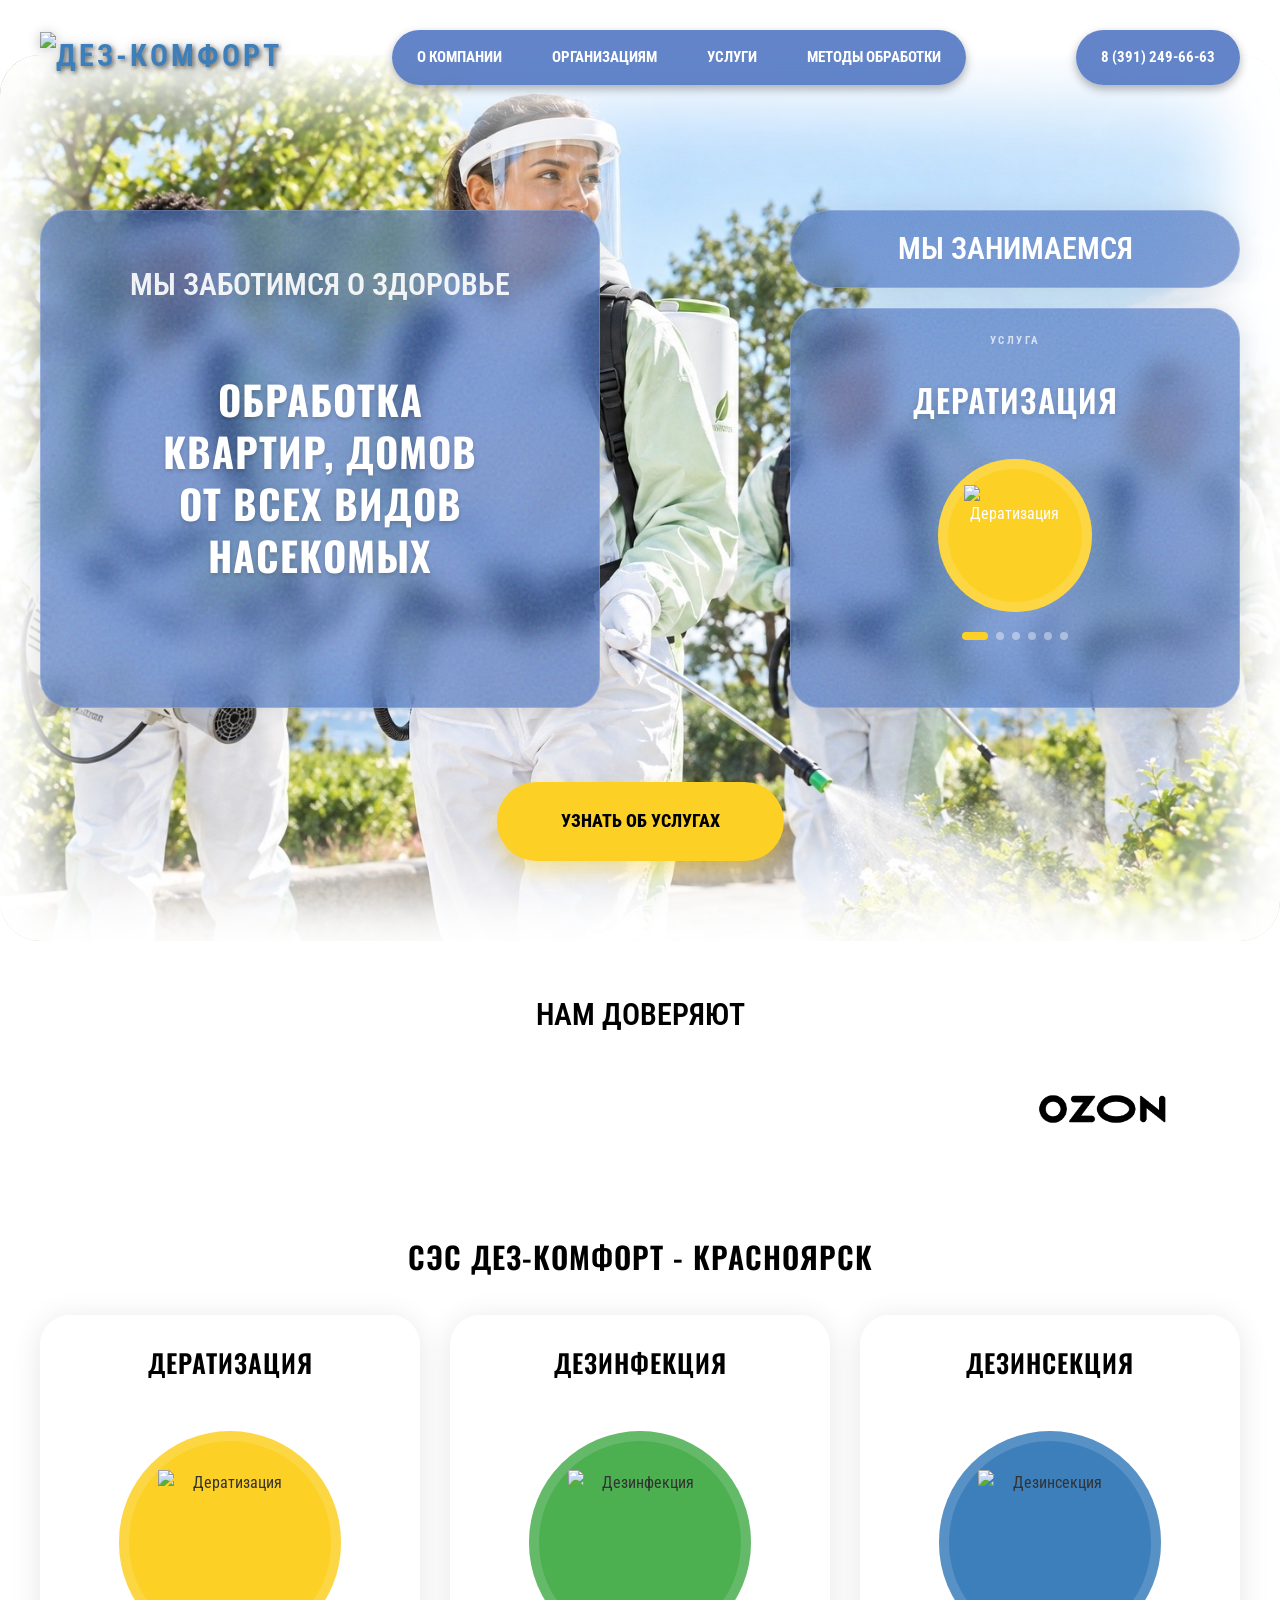
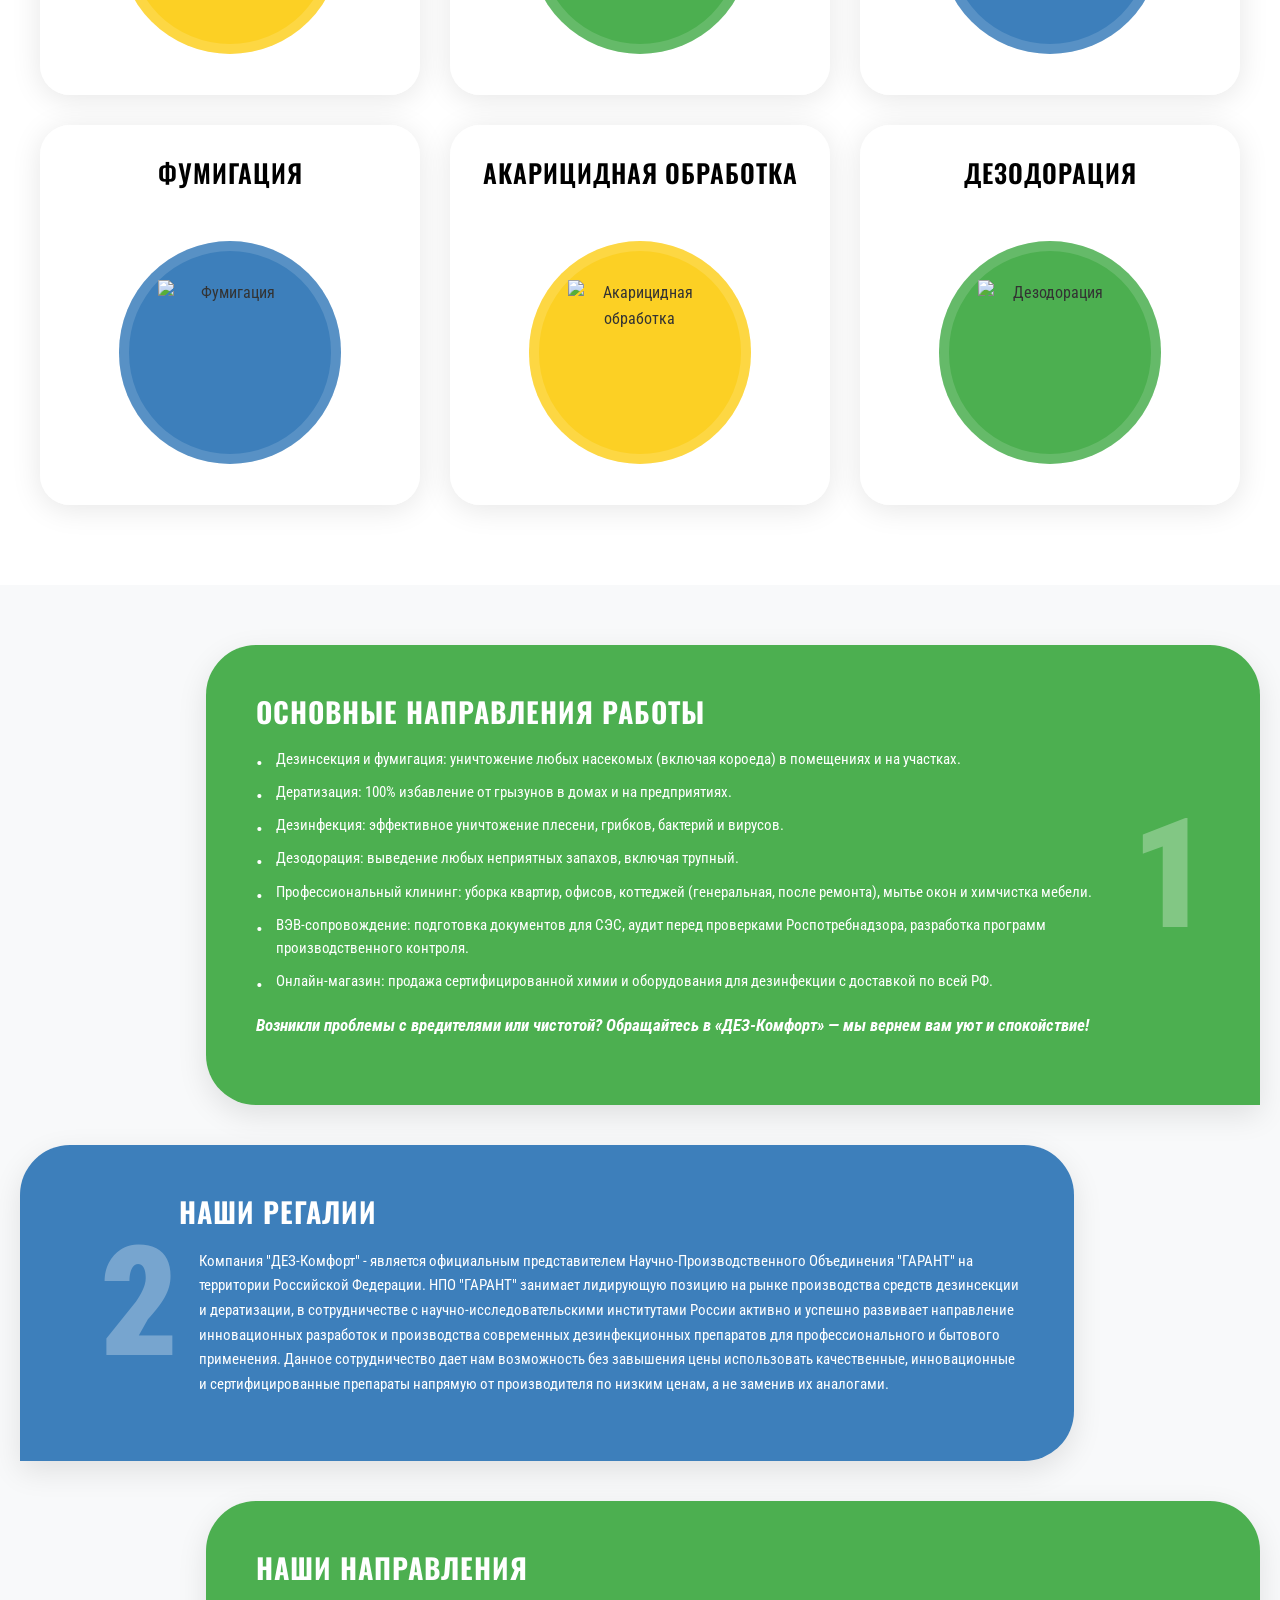
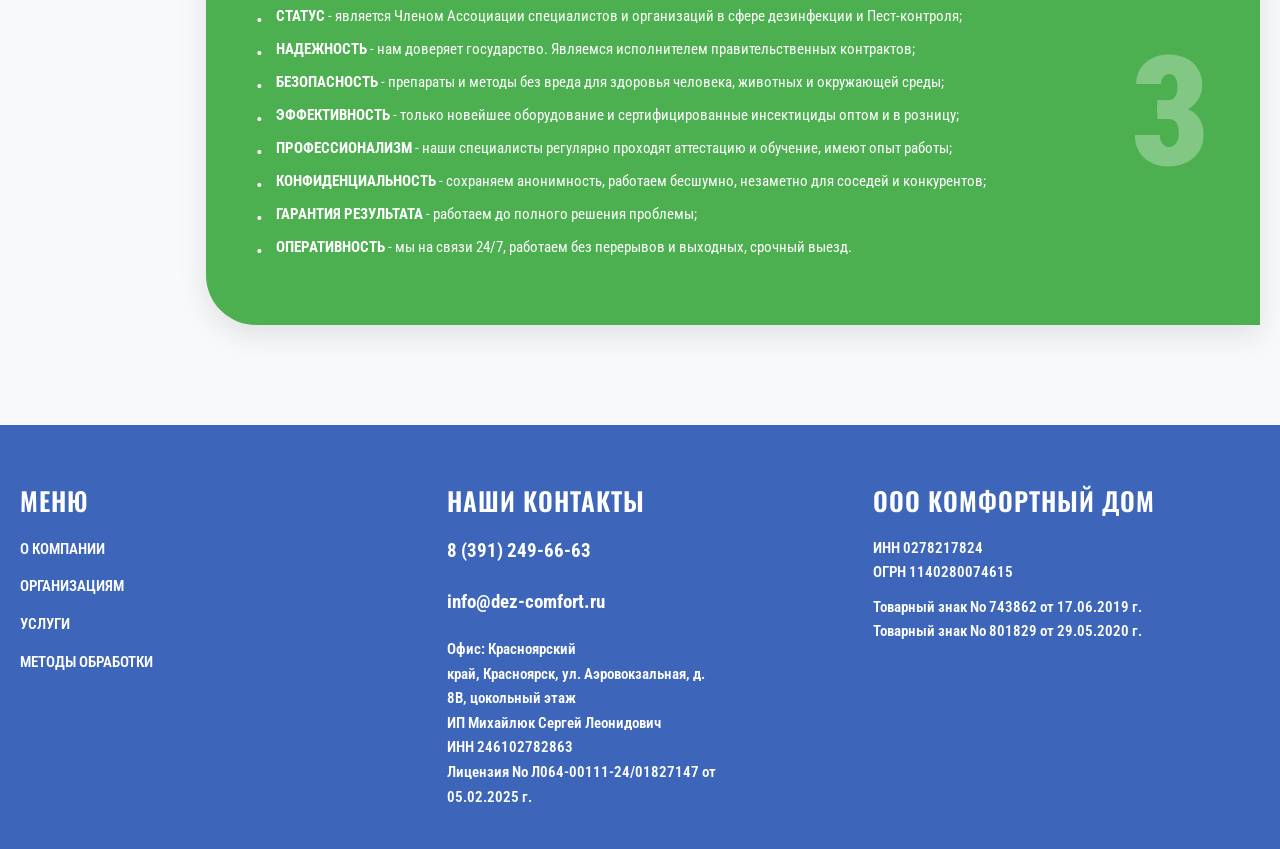
==== index.html @ 84ea9f26 "я все переделал" ====
<!DOCTYPE html>
<html lang="ru">
<head>
    <meta charset="UTF-8">
    <meta name="viewport" content="width=device-width, initial-scale=1.0">
    <meta name="description" content="СЭС ДЕЗ-Комфорт в Красноярске: дезинсекция, дезинфекция, дератизация, фумигация и дезодорация квартир, домов и организаций. Выезд 24/7.">
    <link rel="preconnect" href="https://fonts.googleapis.com">
    <link rel="preconnect" href="https://fonts.gstatic.com" crossorigin>
    <link href="https://fonts.googleapis.com/css2?family=Oswald:wght@400;500;600;700&family=Roboto+Condensed:ital,wght@0,300;0,400;0,700;1,400&display=swap" rel="stylesheet">
    <link href="https://cdn.jsdelivr.net/npm/bootstrap@5.3.3/dist/css/bootstrap.min.css" rel="stylesheet">
    <link rel="stylesheet" href="styleSait.css">
    <title>СЭС ДЕЗ-Комфорт — обработка от насекомых и грызунов в Красноярске</title>
</head>
<body>

    <header class="header">
        <div class="container">
            <div class="header_inner">

                <a class="logo" href="index.html" aria-label="ДЕЗ-Комфорт — на главную">
                    <img src="access/Картинки сайт/logo-dez-comfort.png" alt="ДЕЗ-Комфорт">
                </a>

                <nav class="nav_1" aria-label="Основное меню">
                    <a class="nav_link_1" href="about.html">О компании</a>
                    <a class="nav_link_1" href="#contacts">Организациям</a>
                    <a class="nav_link_1" href="#services">Услуги</a>
                    <a class="nav_link_1" href="#directions">Методы обработки</a>
                </nav>

                <nav class="nav_1 nav_phone" aria-label="Телефон">
                    <a class="nav_link_1 nav_link_phone" href="tel:+73912496663">8 (391) 249-66-63</a>
                </nav>

                <a class="header-phone" href="tel:+73912496663" aria-label="Позвонить">8 (391) 249-66-63</a>
            </div>
        </div>
    </header>

    <section class="hero-section">
        <div class="intro">
            <div class="container">
                <div class="hero_content">

                    <div class="glass-card grain main-card">
                        <p class="card-subtitle">МЫ ЗАБОТИМСЯ О ЗДОРОВЬЕ</p>
                        <h1 class="card-title">ОБРАБОТКА<br>КВАРТИР, ДОМОВ<br>ОТ ВСЕХ ВИДОВ<br>НАСЕКОМЫХ</h1>
                    </div>

                    <div class="right-side">
                        <div class="glass-card grain top-card">
                            <p>МЫ ЗАНИМАЕМСЯ</p>
                        </div>

                        <div class="glass-card grain service-card">
                            <p class="service-card-kicker">
                            <span>Услуга</span>
                            </p>
                            <div id="serviceCarousel" class="carousel slide" data-bs-ride="carousel" data-bs-interval="2000">
                                <div class="carousel-inner">

                                    <div class="carousel-item active">
                                        <div class="service-slide">
                                            <h2 class="service-card-name">Дератизация</h2>
                                            <div class="icon-circle" style="--service-accent: #fcd024;">
                                                <img src="access/Картинки сайт/minimal-rat-silhouette-black-color-white-background-vector.png" alt="Дератизация">
                                            </div>
                                        </div>
                                    </div>

                                    <div class="carousel-item">
                                        <div class="service-slide">
                                            <h2 class="service-card-name">Дезинфекция</h2>
                                            <div class="icon-circle" style="--service-accent: #4caf50;">
                                                <img src="access/Картинки сайт/virus-icon-vector.png" alt="Дезинфекция">
                                            </div>
                                        </div>
                                    </div>

                                    <div class="carousel-item">
                                        <div class="service-slide">
                                            <h2 class="service-card-name">Дезинсекция</h2>
                                            <div class="icon-circle" style="--service-accent: #3d7fbb;">
                                                <img src="access/Картинки сайт/ant-silhouette-illustration-black-color-vector.png" alt="Дезинсекция">
                                            </div>
                                        </div>
                                    </div>

                                    <div class="carousel-item">
                                        <div class="service-slide">
                                            <h2 class="service-card-name">Фумигация</h2>
                                            <div class="icon-circle" style="--service-accent: #3d7fbb;">
                                                <img src="access/Картинки сайт/respirator-gas-mask-isolated-illustration-vector.png" alt="Фумигация">
                                            </div>
                                        </div>
                                    </div>

                                    <div class="carousel-item">
                                        <div class="service-slide">
                                            <h2 class="service-card-name">Акарицидная обработка</h2>
                                            <div class="icon-circle" style="--service-accent: #fcd024;">
                                                <img src="access/Картинки сайт/istockphoto-938624630-612x612.png" alt="Акарицидная обработка">
                                            </div>
                                        </div>
                                    </div>

                                    <div class="carousel-item">
                                        <div class="service-slide">
                                            <h2 class="service-card-name">Дезодорация</h2>
                                            <div class="icon-circle" style="--service-accent: #4caf50;">
                                                <img src="access/Картинки сайт/a14d582a399320b52ed1de85859ef7e6.png" alt="Дезодорация">
                                            </div>
                                        </div>
                                    </div>

                                </div>

                                <div class="carousel-indicators">
                                    <button type="button" data-bs-target="#serviceCarousel" data-bs-slide-to="0" class="active" aria-current="true" aria-label="Дератизация"></button>
                                    <button type="button" data-bs-target="#serviceCarousel" data-bs-slide-to="1" aria-label="Дезинфекция"></button>
                                    <button type="button" data-bs-target="#serviceCarousel" data-bs-slide-to="2" aria-label="Дезинсекция"></button>
                                    <button type="button" data-bs-target="#serviceCarousel" data-bs-slide-to="3" aria-label="Фумигация"></button>
                                    <button type="button" data-bs-target="#serviceCarousel" data-bs-slide-to="4" aria-label="Акарицидная обработка"></button>
                                    <button type="button" data-bs-target="#serviceCarousel" data-bs-slide-to="5" aria-label="Дезодорация"></button>
                                </div>
                            </div>
                        </div>
                    </div>

                    <a href="#services" class="btn-yellow">УЗНАТЬ ОБ УСЛУГАХ</a>

                </div>
            </div>
        </div>
    </section>

    <div class="container">
        <div class="subtitle_company">Нам доверяют</div>
        <div class="companys">
            <div class="company">
                <img src="access/Картинки сайт/67ac5d282b1f3022025548.png" class="company-logo_1" alt="">
                <img src="access/Картинки сайт/1672185.png" class="company-logo" alt="">
                <img src="access/Картинки сайт/cc37b88a-ecea-4c6c-8a9f-3742ba1a50e7.png" class="company-logo" alt="">
                <img src="access/Картинки сайт/Ozon_logo_RGB.png" class="company-logo" alt="">
            </div>
        </div>
    </div>

    <section class="services-section" id="services">
        <div class="container">
            <h2 class="services-main-title">СЭС ДЕЗ-КОМФОРТ - КРАСНОЯРСК</h2>

            <div class="services-grid">
                <div class="service-item">
                    <h3 class="service-name">ДЕРАТИЗАЦИЯ</h3>
                    <div class="service-icon icon-yellow">
                        <img src="access/Картинки сайт/minimal-rat-silhouette-black-color-white-background-vector.png" alt="Дератизация">
                    </div>
                </div>

                <div class="service-item">
                    <h3 class="service-name">ДЕЗИНФЕКЦИЯ</h3>
                    <div class="service-icon icon-green">
                        <img src="access/Картинки сайт/virus-icon-vector.png" alt="Дезинфекция">
                    </div>
                </div>

                <div class="service-item">
                    <h3 class="service-name">ДЕЗИНСЕКЦИЯ</h3>
                    <div class="service-icon icon-blue">
                        <img src="access/Картинки сайт/ant-silhouette-illustration-black-color-vector.png" alt="Дезинсекция">
                    </div>
                </div>

                <div class="service-item">
                    <h3 class="service-name">ФУМИГАЦИЯ</h3>
                    <div class="service-icon icon-blue">
                        <img src="access/Картинки сайт/respirator-gas-mask-isolated-illustration-vector.png" alt="Фумигация">
                    </div>
                </div>

                <div class="service-item">
                    <h3 class="service-name">АКАРИЦИДНАЯ ОБРАБОТКА</h3>
                    <div class="service-icon icon-yellow">
                        <img src="access/Картинки сайт/istockphoto-938624630-612x612.png" alt="Акарицидная обработка">
                    </div>
                </div>

                <div class="service-item">
                    <h3 class="service-name">ДЕЗОДОРАЦИЯ</h3>
                    <div class="service-icon icon-green">
                        <img src="access/Картинки сайт/a14d582a399320b52ed1de85859ef7e6.png" alt="Дезодорация">
                    </div>
                </div>
            </div>
        </div>
    </section>

    <section class="directions-section" id="directions">
        <div class="container">

            <div class="direction-block block-green">
                <div class="direction-content">
                    <h2 class="direction-title">ОСНОВНЫЕ НАПРАВЛЕНИЯ РАБОТЫ</h2>
                    <ul class="direction-list">
                        <li>Дезинсекция и фумигация: уничтожение любых насекомых (включая короеда) в помещениях и на участках.</li>
                        <li>Дератизация: 100% избавление от грызунов в домах и на предприятиях.</li>
                        <li>Дезинфекция: эффективное уничтожение плесени, грибков, бактерий и вирусов.</li>
                        <li>Дезодорация: выведение любых неприятных запахов, включая трупный.</li>
                        <li>Профессиональный клининг: уборка квартир, офисов, коттеджей (генеральная, после ремонта), мытье окон и химчистка мебели.</li>
                        <li>ВЭВ-сопровождение: подготовка документов для СЭС, аудит перед проверками Роспотребнадзора, разработка программ производственного контроля.</li>
                        <li>Онлайн-магазин: продажа сертифицированной химии и оборудования для дезинфекции с доставкой по всей РФ.</li>
                    </ul>
                    <p class="direction-footer-text">Возникли проблемы с вредителями или чистотой? Обращайтесь в «ДЕЗ-Комфорт» — мы вернем вам уют и спокойствие!</p>
                </div>
                <div class="direction-number">1</div>
            </div>

            <div class="direction-block block-blue">
                <div class="direction-number">2</div>
                <div class="direction-content">
                    <h2 class="direction-title">НАШИ РЕГАЛИИ</h2>
                    <p class="direction-text">Компания "ДЕЗ-Комфорт" - является официальным представителем Научно-Производственного Объединения "ГАРАНТ" на территории Российской Федерации. НПО "ГАРАНТ" занимает лидирующую позицию на рынке производства средств дезинсекции и дератизации, в сотрудничестве с научно-исследовательскими институтами России активно и успешно развивает направление инновационных разработок и производства современных дезинфекционных препаратов для профессионального и бытового применения. Данное сотрудничество дает нам возможность без завышения цены использовать качественные, инновационные и сертифицированные препараты напрямую от производителя по низким ценам, а не заменив их аналогами.</p>
                </div>
            </div>

            <div class="direction-block block-green">
                <div class="direction-content">
                    <h2 class="direction-title">НАШИ НАПРАВЛЕНИЯ</h2>
                    <ul class="direction-list">
                        <li><b>СТАТУС</b> - является Членом Ассоциации специалистов и организаций в сфере дезинфекции и Пест-контроля;</li>
                        <li><b>НАДЕЖНОСТЬ</b> - нам доверяет государство. Являемся исполнителем правительственных контрактов;</li>
                        <li><b>БЕЗОПАСНОСТЬ</b> - препараты и методы без вреда для здоровья человека, животных и окружающей среды;</li>
                        <li><b>ЭФФЕКТИВНОСТЬ</b> - только новейшее оборудование и сертифицированные инсектициды оптом и в розницу;</li>
                        <li><b>ПРОФЕССИОНАЛИЗМ</b> - наши специалисты регулярно проходят аттестацию и обучение, имеют опыт работы;</li>
                        <li><b>КОНФИДЕНЦИАЛЬНОСТЬ</b> - сохраняем анонимность, работаем бесшумно, незаметно для соседей и конкурентов;</li>
                        <li><b>ГАРАНТИЯ РЕЗУЛЬТАТА</b> - работаем до полного решения проблемы;</li>
                        <li><b>ОПЕРАТИВНОСТЬ</b> - мы на связи 24/7, работаем без перерывов и выходных, срочный выезд.</li>
                    </ul>
                </div>
                <div class="direction-number">3</div>
            </div>

        </div>
    </section>

    <footer id="contacts">
        <div class="container">
            <div class="footer-grid">

                <div class="footer-col">
                    <h3 class="footer-title">МЕНЮ</h3>
                    <ul class="footer-menu">
                        <li><a href="about.html">О КОМПАНИИ</a></li>
                        <li><a href="#contacts">ОРГАНИЗАЦИЯМ</a></li>
                        <li><a href="#services">УСЛУГИ</a></li>
                        <li><a href="#directions">МЕТОДЫ ОБРАБОТКИ</a></li>
                    </ul>
                </div>

                <div class="footer-col">
                    <h3 class="footer-title">НАШИ КОНТАКТЫ</h3>
                    <p><a href="tel:+73912496663" class="footer-phone">8 (391) 249-66-63</a></p>
                    <p><a href="mailto:info@dez-comfort.ru" class="footer-email">info@dez-comfort.ru</a></p>
                    <p>Офис: Красноярский<br>край, Красноярск, ул. Аэровокзальная, д.<br>8В, цокольный этаж<br>
                    ИП Михайлюк Сергей Леонидович<br>
                    ИНН 246102782863<br>
                    Лицензия No Л064-00111-24/01827147 от<br>05.02.2025 г.</p>
                </div>

                <div class="footer-col">
                    <h3 class="footer-title">ООО КОМФОРТНЫЙ ДОМ</h3>
                    <p>ИНН 0278217824<br>
                    ОГРН 1140280074615</p>
                    <p>Товарный знак No 743862 от 17.06.2019 г.<br>
                    Товарный знак No 801829 от 29.05.2020 г.</p>
                </div>

            </div>
        </div>
    </footer>

    <nav class="mobile-bar" aria-label="Мобильная навигация">
        <button class="mobile-bar__btn mobile-bar__menu" type="button" aria-expanded="false" aria-controls="mobileSheet" aria-label="Открыть меню">
            <svg viewBox="0 0 24 24" aria-hidden="true"><path d="M3 6h18v2H3V6zm0 5h18v2H3v-2zm0 5h18v2H3v-2z"/></svg>
            <span>Меню</span>
        </button>
    </nav>

    <div class="mobile-backdrop" id="mobileBackdrop"></div>

    <div class="mobile-sheet" id="mobileSheet" role="dialog" aria-modal="true" aria-label="Меню сайта">
        <div class="mobile-sheet__head">
            <p class="mobile-sheet__title">Меню</p>
            <button class="mobile-sheet__close" type="button" aria-label="Закрыть меню">×</button>
        </div>
        <nav class="mobile-sheet__list" aria-label="Пункты меню">
            <a class="mobile-sheet__link" href="about.html">О компании</a>
            <a class="mobile-sheet__link" href="#contacts">Организациям</a>
            <a class="mobile-sheet__link" href="#services">Услуги</a>
            <a class="mobile-sheet__link" href="#directions">Методы обработки</a>
            <a class="mobile-sheet__call" href="tel:+73912496663">Позвонить: 8 (391) 249-66-63</a>
        </nav>
    </div>

    <script src="https://cdn.jsdelivr.net/npm/bootstrap@5.3.3/dist/js/bootstrap.bundle.min.js"></script>
    <script src="header.js" defer></script>
</body>
</html>
---- styleSait.css ----
﻿
* {
    margin: 0;
    padding: 0;
    box-sizing: border-box;
}

html {
    scroll-behavior: smooth;
}

body {
    font-family: 'Roboto Condensed', sans-serif;
    font-size: 16px;
    color: #fff;
    line-height: 1.6;
    overflow-x: hidden;
    
    max-width: 100vw; 
}

.container {
    width: 100%;
    max-width: 1440px; 
    margin: 0 auto;
    padding: 0 20px;
}

@media (min-width: 2500px) {
    .container {
        max-width: 1800px;
        padding: 0 40px;
    }
}

h1, h2, h3, h4, h5, h6 {
    margin: 0;
    font-family: 'Oswald', sans-serif;
    text-transform: uppercase;
    letter-spacing: 1px;
}

.header {
    position: absolute;
    top: 30px; 
    left: 0;
    width: 100%;
    z-index: 100;
}

.header_inner {
    display: flex;
    justify-content: space-between;
    align-items: center;
    padding: 0 20px;
    flex-wrap: wrap;
    gap: 15px;
}

.logo {
    display: inline-flex;
    align-items: center;
    flex-shrink: 0;
    font-size: clamp(24px, 3vw, 30px); 
    font-weight: 700;
    color: #3D7FBB;
    text-transform: uppercase;
    letter-spacing: 3px;
    text-shadow: 2px 2px 4px rgba(0, 0, 0, 0.5);
    text-decoration: none;
}

.logo img {
    display: block;
    height: clamp(38px, 4vw, 50px);
    width: auto;
    filter: drop-shadow(0 2px 6px rgba(0, 0, 0, 0.25));
    transition: transform 0.3s ease;
}

.logo:hover img {
    transform: translateY(-2px);
}

.nav_1 {
    display: flex;
    gap: 10px;
    background: rgba(61, 102, 187, 0.8);
    backdrop-filter: blur(15px);
    -webkit-backdrop-filter: blur(15px);
    border-radius: 50px;
    box-shadow: 0 4px 10px rgba(0, 0, 0, 0.3);
    padding: 5px;
    flex-wrap: wrap;
    justify-content: center;
    z-index: 100;
    transition: all 0.3s ease;  
}

.nav_phone {
    
    transition: transform 0.4s ease, box-shadow 0.4s ease;
}

.nav_phone:hover {
    transform: translateY(-5px);
    box-shadow: 0 8px 20px rgba(0, 0, 0, 0.4);
}

.nav_link_1 {
    color: #fff;
    text-decoration: none;
    padding: 10px 20px;
    font-size: clamp(14px, 1.2vw, 16px);
    font-weight: 700;
    text-transform: uppercase;
    transition: all 0.3s ease;
    white-space: nowrap;
    display: inline-block;
    border-radius: 50px;
}

.nav_1:not(.nav_phone) .nav_link_1:hover {
    color: #ffcc00;
    transform: translateY(-3px);
    
}

.nav_phone .nav_link_1:hover {
    color: #ffcc00;
    transform: none; 
}

.hero-section {
    position: relative;
    width: 100%;
    min-height: 100vh;
    padding: 20px;
    display: flex;
    align-items: center;
    padding-bottom: 80px;
    overflow: hidden;
}

.hero-section::before {
    content: '';
    position: absolute;
    top: 55px; 
    left: 0px; 
    right: 0px; 
    bottom: 0px;
    background-image: 
        linear-gradient(to bottom, rgba(255, 255, 255, 0.5) 0%, rgba(255, 255, 255, 0) 1%),
        linear-gradient(to top, rgba(255, 255, 255, 0.5) 0%, rgba(255, 255, 255, 0) 5%),
        linear-gradient(to right, rgba(255, 255, 255, 0.5) 0%, rgba(255, 255, 255, 0) 5%),
        linear-gradient(to left, rgba(255, 255, 255, 0.5) 0%, rgba(255, 255, 255, 0) 5%),
        url('access/hero-bg.jpg'); 
    background-size: cover;
    background-position: center 15%; 
    background-repeat: no-repeat;
    border-radius: 40px; 
    z-index: 0;
    box-shadow: inset 0 0 80px 60px #ffffff;
    overflow: hidden; 
}

.intro {
    position: relative;
    z-index: 1; 
    width: 100%;
    display: flex;
    align-items: center;
    justify-content: center;
    padding-top: 100px; 
}

.hero_content {
    position: relative;
    display: grid;
    grid-template-columns: 1fr 1fr;
    gap: clamp(30px, 5vw, 75px); 
    width: 100%;
    max-width: 1400px; 
    margin: 0 auto;
    padding-top: 90px;
    align-items: stretch;
}

.glass-card {
    position: relative; 
    overflow: hidden; 
    background: rgba(61, 102, 187, 0.6); 
    backdrop-filter: blur(12px);
    -webkit-backdrop-filter: blur(12px);
    border: 1px solid rgba(255, 255, 255, 0.2);
    border-radius: 30px;
    box-shadow: 0 4px 30px rgba(0, 0, 0, 0.1);
    color: #fff;
    z-index: 10;
}

.grain::after {
    content: "";
    position: absolute;
    top: 0;
    left: 0;
    width: 100%;
    height: 100%;
    pointer-events: none; 
    z-index: -1; 
    background-image: url("data:image/svg+xml,%3Csvg viewBox='0 0 200 200' xmlns='http://www.w3.org/2000/svg'%3E%3Cfilter id='noiseFilter'%3E%3CfeTurbulence type='fractalNoise' baseFrequency='0.65' numOctaves='3' stitchTiles='stitch'/%3E%3C/filter%3E%3Crect width='100%25' height='100%25' filter='url(%23noiseFilter)' opacity='0.25'/%3E%3C/svg%3E");
    mix-blend-mode: overlay; 
    border-radius: inherit; 
}

.main-card {
    padding: clamp(30px, 4vw, 50px) clamp(20px, 3vw, 40px);
    text-align: left;
    width: 100%;
    max-width: 560px;
    min-height: 400px;
    display: flex;
    flex-direction: column;
}

.card-subtitle {
    font-size: clamp(20px, 2.5vw, 30px);
    font-weight: 600;
    margin-bottom: clamp(30px, 5vw, 65px);
    text-transform: uppercase;
    text-align: center;
    opacity: 0.9;
}

.card-title {
    font-size: clamp(28px, 3.5vw, 40px);
    line-height: 1.3;
    font-weight: 700;
    margin: 0;
    text-shadow: 0 2px 4px rgba(0,0,0,0.2);
    text-align: center;
}

.right-side {
    display: flex;
    flex-direction: column;
    align-items: flex-end; 
    justify-content: space-between;
    gap: 20px;
    width: 100%;
    height: 100%;
}

.top-card {
    padding: 14px 40px;
    border-radius: 50px; 
    text-align: center;
    width: 100%;
    max-width: 450px;
}

.top-card p {
    font-size: clamp(20px, 2.5vw, 30px);
    font-weight: 600;
    margin: 0;
}

.service-card {
    --service-accent: #fcd024;
    position: relative;
    width: 100%;
    max-width: 450px;
    min-height: 400px;
    padding: 26px 30px 44px;
    border-radius: 30px;
    text-align: center;
    display: flex;
    flex-direction: column;
    align-items: center;
}

.service-slide {
    width: 100%;
    display: flex;
    flex-direction: column;
    align-items: center;
    gap: 14px;
}

.service-card .carousel,
.service-card .carousel-inner {
    width: 100%;
}

.service-card .carousel-item {
    transition: transform 0.55s ease-in-out;
}

.service-card-kicker {
    width: 100%;
    display: flex;
    justify-content: center;
    font-size: 11px;
    font-weight: 700;
    letter-spacing: 2.5px;
    line-height: 1;
    text-transform: uppercase;
    opacity: 0.7;
}

.service-card-name {
    display: flex;
    align-items: center;
    justify-content: center;
    width: 100%;
    min-height: 2.4em;
    margin: 0;
    font-size: clamp(22px, 2.5vw, 32px);
    font-weight: 600;
    line-height: 1.15;
    letter-spacing: 1px;
    text-transform: uppercase;
    text-shadow: 0 2px 6px rgba(0, 0, 0, 0.18);
}

.service-card .icon-circle {
    width: clamp(130px, 12vw, 180px);
    height: clamp(130px, 12vw, 180px);
    margin: 6px auto 0;
    background-color: var(--service-accent);
    box-shadow: inset 0 0 0 10px rgba(255, 255, 255, 0.14);
    transition: background-color 0.5s ease;
}

.service-card .icon-circle img {
    width: 66%;
    height: 66%;
    padding: 0;
}

.service-card .carousel-indicators {
    position: static;
    margin: 20px 0 0;
    display: flex;
    align-items: center;
    justify-content: center;
    gap: 8px;
}

.service-card .carousel-indicators [data-bs-target] {
    width: 8px;
    height: 8px;
    padding: 0;
    margin: 0;
    border: 0;
    border-radius: 50px;
    background: rgba(255, 255, 255, 0.4);
    opacity: 1;
    text-indent: 0;
    cursor: pointer;
    transition: width 0.3s ease, background-color 0.3s ease, transform 0.3s ease;
}

.service-card .carousel-indicators [data-bs-target]:hover {
    background: rgba(255, 255, 255, 0.75);
    transform: scale(1.15);
}

.service-card .carousel-indicators .active {
    width: 26px;
    background: var(--service-accent);
    transform: none;
}

.service-card .carousel-indicators [data-bs-target]:focus-visible {
    outline: 2px solid #fff;
    outline-offset: 4px;
}

.icon-circle {
    width: clamp(120px, 15vw, 200px);
    height: clamp(120px, 15vw, 200px);
    background-color: #fcd024;
    border-radius: 50%;
    display: flex;
    align-items: center;
    justify-content: center;
    margin: 0 auto;
    overflow: hidden;
    box-shadow: inset 0 0 0 10px rgba(255, 255, 255, 0.14);
}

.icon-circle img {
    width: 100%;
    height: 100%;
    object-fit: contain;
    padding: 15px;
}

.btn-yellow {
    grid-column: 1 / -1; 
    justify-self: center; 
    background-color: #fcd024;
    color: #000;
    text-decoration: none;
    border-radius: 50px;
    padding: clamp(15px, 2vw, 25px) clamp(40px, 5vw, 80px);
    font-size: clamp(16px, 1.5vw, 18px);
    font-weight: 800;
    text-transform: uppercase;
    transition: all 0.3s ease;
    box-shadow: 0 10px 20px rgba(252, 208, 36, 0.4);
    margin-top: 10px;
    display: inline-block;
    text-align: center;
    white-space: nowrap;
}

.btn-yellow:hover {
    transform: translateY(-3px);
    box-shadow: 0 15px 25px rgba(252, 208, 36, 0.6);
}

.subtitle_company {
    font-size: clamp(24px, 3vw, 30px);
    font-weight: 600;
    text-transform: uppercase;
    text-align: center;
    color: #000;
    margin: 50px 0 30px 0;
}

.companys {
    display: flex;
    justify-content: center;
    align-items: center;
    flex-wrap: wrap;
    gap: clamp(20px, 4vw, 40px);
    width: 100%;
    margin-bottom: 50px;
}

.company {
    display: flex;
    justify-content: space-between;
    align-items: center;
    flex-wrap: wrap;
    gap: clamp(20px, 4vw, 40px);
    width: 90%;
}

.company-logo, .company-logo_1 {
    max-width: clamp(120px, 15vw, 200px);
    width: 100%;
    height: auto;
    max-height: 80px;
    object-fit: contain;
    filter: grayscale(100%); 
    transition: filter 0.3s ease;
}

.company-logo:hover, .company-logo_1:hover {
    filter: grayscale(0%);
}

.services-section {
    padding: 40px 0 80px 0;
}

.services-main-title {
    text-align: center;
    font-size: clamp(24px, 3vw, 30px);
    font-weight: 600;
    color: #000;
    margin-bottom: 40px;
    text-transform: uppercase;
    letter-spacing: 1px;
}

.services-grid {
    display: grid;
    
    grid-template-columns: repeat(auto-fit, minmax(280px, 1fr));
    gap: 30px;
    width: 100%;
    max-width: 1200px; 
    margin: 0 auto;
}

.service-item {
    background: rgba(255, 255, 255, 0.7);
    backdrop-filter: blur(12px);
    -webkit-backdrop-filter: blur(12px);
    border: 1px solid rgba(255, 255, 255, 0.6);
    border-radius: 30px;
    box-shadow: 0 4px 30px rgba(0, 0, 0, 0.1);
    aspect-ratio: 1 / 1;
    padding: clamp(20px, 3vw, 30px);
    display: flex;
    flex-direction: column;
    align-items: center;
    justify-content: space-between;
    text-align: center;
    color: #333;
    transition: transform 0.4s ease, box-shadow 0.3s ease;
}

.service-item:hover {
    transform: translateY(-8px);
    box-shadow: 0 15px 40px rgba(0, 0, 0, 0.15);
}

.service-name {
    font-size: clamp(20px, 2vw, 26px);
    font-weight: 600;
    color: #000;
    margin-bottom: 15px;
    text-transform: uppercase;
    line-height: 1.3;
}

.service-icon {
    width: 70%;
    aspect-ratio: 1 / 1;
    border-radius: 50%;
    display: flex;
    align-items: center;
    justify-content: center;
    margin-top: auto;
    position: relative;
    overflow: hidden;
    margin-bottom: 10px;
    box-shadow: inset 0 0 0 10px rgba(255, 255, 255, 0.14);
}

.service-icon img {
    width: 65%;
    height: 65%;
    object-fit: contain;
    z-index: 2;
}

.icon-yellow { background-color: #fcd024; }
.icon-green { background-color: #4caf50; }
.icon-blue { background-color: #3d7fbb; }

.directions-section {
    padding: 60px 0;
    background-color: #f8f9fa;
    overflow: hidden;
}

.direction-block {
    display: flex;
    align-items: center;
    position: relative; 
    padding: clamp(25px, 4vw, 50px);
    margin: 0 auto 40px auto; 
    z-index: 1;
    max-width: 1200px; 
    width: 90%;
    border-radius: 40px;
    box-shadow: 0 10px 30px rgba(0,0,0,0.1);
}

@media (min-width: 1024px) {
    .block-blue { margin-right: auto; margin-left: 0%; max-width: 85%; border-radius: 50px 50px 50px 0; }
    .block-green { margin-left: auto; margin-right: 0%; max-width: 85%; border-radius: 50px 50px 0px 50px; }
    .block-yellow { margin-right: auto; margin-left: 0%; max-width: 85%; border-radius: 50px 50px 50px 0; }
}

.direction-content {
    flex: 1;
    z-index: 2;
    position: relative;
}

.direction-title {
    font-size: clamp(22px, 2.5vw, 28px);
    font-weight: 700;
    margin-bottom: 20px;
    text-transform: uppercase;
    color: white;
}

.direction-list {
    list-style-type: none;
    padding-left: 0;
    color:white;
}

.direction-list li {
    position: relative;
    padding-left: 20px;
    margin-bottom: 10px;
    font-size: clamp(14px, 1.2vw, 16px);
    line-height: 1.5;
}

.direction-list li::before {
    content: '\2022';
    position: absolute;
    left: 0;
    top: 0;
    font-size: 20px;
}

.direction-text {
    font-size: clamp(14px, 1.2vw, 16px);
    line-height: 1.6;
    margin-bottom: 15px;
    margin-left: 20px;
}

.direction-footer-text {
    margin-top: 20px;
    font-weight: 700;
    font-style: italic;
    font-size: clamp(15px, 1.3vw, 17px);
}

.direction-number {
    font-size: clamp(80px, 12vw, 180px); 
    font-weight: 900;
    line-height: 1;
    color: rgba(255, 255, 255, 0.3);
    margin-left: 30px;
    user-select: none;
    z-index: 1;
    flex-shrink: 0; 
}

.block-yellow { background-color: #fcd024; color: #000; }
.block-green { background-color: #4caf50; }
.block-blue { background-color: #3d7fbb; }

footer {
    background: #3D66BB;
    color: #ffffff;
    position: relative;
    padding: 60px 0 30px 0;
    z-index: 5;
}

.footer-grid {
    display: grid;
    
    grid-template-columns: repeat(auto-fit, minmax(250px, 1fr));
    gap: 40px;
    text-align: left;
}

.footer-title {
    font-size: clamp(20px, 2vw, 26px);
    font-weight: 600;
    margin-bottom: 20px;
    text-transform: uppercase;
    letter-spacing: 1px;
}

.footer-menu {
    list-style: none;
    padding: 0;
}

.footer-menu li {
    margin-bottom: 12px;
}

.footer-menu a {
    color: #ffffff;
    text-decoration: none;
    text-align: center;
    font-size: clamp(14px, 1.2vw, 16px);
    font-weight: 600;
    text-transform: uppercase;
    transition: color 0.3s;
}

.footer-menu a:hover {
    color: #ffcc00;
}

.footer-col p {
    font-size: clamp(14px, 1.2vw, 16px);
    font-weight: 600;
    line-height: 1.6;
    margin-bottom: 10px;
}

.footer-phone, .footer-email {
    color: #ffffff;
    text-decoration: none;
    font-weight: 700;
    font-size: clamp(16px, 1.5vw, 20px);
    display: inline-block;
    margin-bottom: 10px;
    transition: color 0.3s;
}

.footer-phone:hover, .footer-email:hover {
    color: #ffcc00;
}

.footer-bottom {
    border-top: 1px solid rgba(255, 255, 255, 0.3);
    margin-top: 40px;
    padding-top: 20px;
    display: flex;
    justify-content: space-between;
    align-items: center;
    flex-wrap: wrap;
    gap: 20px;
}

.footer-bottom p {
    font-size: clamp(14px, 1.2vw, 16px);
    margin: 0;
    opacity: 0.8;
}

.social-icons {
    display: flex;
    gap: 15px;
}

.icons {
    color: #ffffff;
    font-size: clamp(18px, 2vw, 24px);
    text-decoration: none;
    transition: transform 0.3s, color 0.3s;
}

.icons:hover {
    color: #ffcc00;
    transform: translateY(-3px);
}

@media (max-width: 1024px) {
    .hero_content {
        grid-template-columns: 1fr;
        gap: 40px;
        padding-top: 120px;
    }
    
    .main-card {
        max-width: 100%;
        min-height: auto;
        margin: 0 auto;
    }
    
    .right-side {
        align-items: center;
    }

    .top-card, .service-card {
        max-width: 100%;
    }
    
    .direction-block {
        flex-direction: column;
        text-align: center;
    }
    
    .direction-list li {
        text-align: left;
        display: inline-block;
        max-width: 90%;
    }
    
    .direction-number {
        margin: 20px 0 0 0;
    }
}

@media (max-width: 768px) {
    .header {
        position: relative;
        top: 0;
        padding: 15px 0;
        background: rgba(255, 255, 255, 0.95);
        box-shadow: 0 2px 10px rgba(0,0,0,0.1);
    }

    .header_inner {
        flex-direction: row;
        flex-wrap: wrap;
        justify-content: space-between;
        align-items: center;
        gap: 12px 15px;
    }

    .logo {
        order: 1;
        color: #3D7FBB;
        text-shadow: none;
    }

    .nav_1.nav_phone {
        order: 2;
        width: auto;
    }

    .nav_1 {
        background: transparent;
        border: none;
        box-shadow: none;
        padding: 0;
        width: 100%;
    }

    
    .nav_1:not(.nav_phone) {
        order: 3;
        flex-basis: 100%;
        flex-wrap: nowrap;
        justify-content: flex-start;
        overflow-x: auto;
        scrollbar-width: none;
    }

    .nav_1:not(.nav_phone)::-webkit-scrollbar {
        display: none;
    }

    .nav_link_1 {
        color: #333;
        font-size: 14px;
        padding: 8px 12px;
        background: rgba(61, 102, 187, 0.1);
        border-radius: 20px;
    }

    .hero-section {
        padding: 10px;
        min-height: auto;
        padding-bottom: 50px;
    }

    .hero-section::before {
        top: 0;
        border-radius: 20px;
        -webkit-mask-image: none;
        mask-image: none;
        box-shadow: none;
    }

    .intro {
        padding-top: 20px;
    }

    .hero_content {
        padding-top: 20px;
        gap: 20px;
    }

    .main-card {
        padding: 25px 20px;
    }

    .icon-circle {
        width: 100px;
        height: 100px;
    }

    .service-card {
        min-height: auto;
        padding: 24px 20px 40px;
    }

    .service-card .icon-circle {
        width: 118px;
        height: 118px;
    }

    .service-card-name {
        font-size: 26px;
    }

    .btn-yellow {
        width: 100%;
        margin-top: 20px;
    }

    .services-grid {
        grid-template-columns: 1fr; 
        max-width: 100%;
    }
    
    .service-item {
        aspect-ratio: auto; 
        flex-direction: row; 
        text-align: left;
        gap: 20px;
    }
    
    .service-icon {
        width: 80px;
        height: 80px;
        margin-top: 0;
        margin-bottom: 0;
        flex-shrink: 0;
    }
    
    .service-name {
        margin-bottom: 0;
        font-size: 18px;
    }

    .footer-bottom {
        flex-direction: column;
        text-align: center;
    }
    
    .social-icons {
        justify-content: center;
    }
}

@media (max-width: 480px) {
    .container {
        padding: 0 15px;
    }
    
    .direction-block {
        width: 95%;
        padding: 20px;
        border-radius: 25px;
    }
    
    .company {
        gap: 15px;
    }

    .service-card-name {
        font-size: 22px;
    }

    .logo img {
        height: 32px;
    }

    .nav_phone .nav_link_1 {
        font-size: 13px;
        padding: 8px 12px;
    }
}

@media (prefers-reduced-motion: reduce) {
    html {
        scroll-behavior: auto;
    }

    .service-card .carousel-indicators [data-bs-target],
    .service-card .icon-circle,
    .logo img {
        transition: none;
    }

    .service-card .carousel-item {
        transition: none;
    }
}

.about-hero {
    position: relative;
    width: 100%;
    min-height: 90vh;
    padding: 20px;
    display: flex;
    justify-content: center;
    overflow: hidden;
}

.about-hero::before {
    content: '';
    position: absolute;
    top: 55px;
    left: 0;
    right: 0;
    bottom: 0;
    background-image:
        linear-gradient(to bottom, rgba(255, 255, 255, 0.5) 0%, rgba(255, 255, 255, 0) 1%),
        linear-gradient(to top, rgba(255, 255, 255, 0.5) 0%, rgba(255, 255, 255, 0) 5%),
        linear-gradient(to right, rgba(255, 255, 255, 0.5) 0%, rgba(255, 255, 255, 0) 5%),
        linear-gradient(to left, rgba(255, 255, 255, 0.5) 0%, rgba(255, 255, 255, 0) 5%),
        url('access/about-bg.jpg');
    background-size: cover;
    background-position: center 30%;
    background-repeat: no-repeat;
    border-radius: 40px;
    box-shadow: inset 0 0 80px 60px #ffffff;
    z-index: 0;
}

.about-hero-title {
    position: relative;
    z-index: 2;
    margin-top: clamp(100px, 15vh, 170px);
    font-size: clamp(40px, 6vw, 80px);
    font-weight: 700;
    color: #fff;
    text-align: center;
    letter-spacing: 4px;
    text-shadow: 0 2px 10px rgba(0, 0, 0, 0.35);
}

.about-banner {
    padding: 30px 0;
}

.banner-block {
    background-color: #3d7fbb;              
    color: #fff;
    border-radius: 50px 50px 50px 0;        
    padding: clamp(25px, 4vw, 50px);
    width: 90%;
    max-width: 1200px;
    margin: 0 auto;
    box-shadow: 0 10px 30px rgba(0, 0, 0, 0.1);
}

.banner-block.alt {
    border-radius: 50px 50px 0 50px;        
}

.banner-head {
    display: flex;
    align-items: baseline;
    gap: 25px;
    flex-wrap: wrap;
}

.banner-label {
    font-size: clamp(12px, 1.2vw, 14px);
    font-weight: 700;
    letter-spacing: 2px;
    text-transform: uppercase;
    opacity: 0.9;
}

.banner-title {
    flex: 1;
    min-width: 260px;
    font-size: clamp(22px, 2.6vw, 32px);
    line-height: 1.3;
    font-weight: 700;
    text-transform: uppercase;
}

.banner-text {
    margin-top: 20px;
    font-size: clamp(15px, 1.4vw, 18px);
    font-weight: 600;
    text-transform: uppercase;
    line-height: 1.5;
}

.about-info {
    padding: 40px 0;
    color: #222;
}

.info-columns {
    display: grid;
    grid-template-columns: 1.1fr 1fr;
    gap: clamp(30px, 4vw, 60px);
    width: 90%;
    max-width: 1200px;
    margin: 0 auto;
}

.info-col p {
    margin-bottom: 15px;
    font-size: clamp(14px, 1.2vw, 16px);
    line-height: 1.6;
}

.info-contacts h3 {
    font-size: clamp(16px, 1.5vw, 18px);
    margin-bottom: 10px;
    color: #000;
}

.info-contacts p {
    font-weight: 600;
}

.info-contacts a {
    display: inline-block;
    color: #3D66BB;
    text-decoration: underline;
    padding: 2px 6px;
    margin: 0 -6px;
    border-radius: 10px;
    transition: all 0.3s ease;
}

.info-contacts a:hover {
    background: #fcd024;
    color: #000;
    text-decoration: none;
    transform: translateY(-2px);
    box-shadow: 0 5px 15px rgba(252, 208, 36, 0.4);
}

.about-team {
    padding: 40px 20px 0;
}

.team-photo-wrap {
    position: relative;
    max-width: 1400px;
    margin: 0 auto;
    border-radius: 40px;
    overflow: hidden;
}

.team-photo {
    width: 100%;
    display: block;
}

.team-photo-wrap::after {
    content: '';
    position: absolute;
    inset: 0;
    box-shadow: inset 0 0 80px 60px #ffffff;
    border-radius: inherit;
    pointer-events: none;
}

.team-cards {
    position: relative;
    z-index: 2;
    display: grid;
    grid-template-columns: repeat(3, 1fr);
    gap: 30px;
    max-width: 1400px;
    margin: -160px auto 0;   
    padding: 0 20px 40px;
}

.team-card {
    display: flex;
    align-items: center;
    gap: 15px;
    padding: 15px;
    color: #fff;
    transition: transform 0.4s ease, box-shadow 0.3s ease;
}

.team-card:hover {
    transform: translateY(-8px);
    box-shadow: 0 15px 40px rgba(0, 0, 0, 0.25);
}

.team-card img {
    width: 90px;
    height: 90px;
    object-fit: cover;
    border-radius: 20px;
    flex-shrink: 0;
}

.team-card h3 {
    font-size: clamp(16px, 1.6vw, 20px);
    margin-bottom: 6px;
}

.team-card p {
    font-size: clamp(11px, 1vw, 13px);
    line-height: 1.4;
}

.about-director {
    padding: 60px 0;
    color: #222;
}

.director-columns {
    display: grid;
    grid-template-columns: 1fr 1fr;
    gap: clamp(30px, 4vw, 60px);
    align-items: start;
    width: 90%;
    max-width: 1200px;
    margin: 0 auto;
}

.director-text p {
    margin-bottom: 15px;
    font-size: clamp(14px, 1.2vw, 16px);
    line-height: 1.6;
}

.director-photo {
    margin: 0;
}

.director-photo img {
    width: 100%;
    display: block;
    border-radius: 30px;
    box-shadow: 0 10px 30px rgba(0, 0, 0, 0.15);
    transition: transform 0.4s ease, box-shadow 0.3s ease;
}

.director-photo img:hover {
    transform: translateY(-8px);
    box-shadow: 0 15px 40px rgba(0, 0, 0, 0.25);
}

.director-photo figcaption {
    margin-top: 12px;
    font-size: clamp(13px, 1.2vw, 15px);
    font-weight: 700;
    color: #000;
    text-align: center;
}

@media (max-width: 1024px) {
    .info-columns,
    .director-columns {
        grid-template-columns: 1fr;
        gap: 30px;
    }

    .team-cards {
        grid-template-columns: 1fr;
        margin-top: -60px;
    }
}

@media (max-width: 768px) {
    .about-hero {
        min-height: 60vh;
        padding: 10px;
    }

    .about-hero::before {
        top: 0;
        border-radius: 20px;
    }

    .banner-block,
    .banner-block.alt {
        width: 95%;
        padding: 20px;
        border-radius: 25px;
    }

    .team-photo-wrap {
        border-radius: 20px;
    }
}

.header-phone,
.mobile-bar,
.mobile-backdrop,
.mobile-sheet {
    display: none;
}

body.sheet-open {
    overflow: hidden;
}

@media (max-width: 768px) {
    :root {
        --glass-radius: 24px;
    }

    .nav_1 {
        display: none;
    }


    .header-phone {
        display: inline-flex;
        align-items: center;
        flex-shrink: 0;
        color: #3D7FBB;
        font-family: 'Oswald', sans-serif;
        font-size: clamp(13px, 3.6vw, 16px);
        font-weight: 700;
        letter-spacing: 0.5px;
        white-space: nowrap;
        text-decoration: none;
    }

    .mobile-bar {
        display: flex;
        justify-content: center;
        position: fixed;
        left: 0;
        right: 0;
        bottom: 0;
        z-index: 1000;
        padding: 10px 16px calc(10px + env(safe-area-inset-bottom));
        background: transparent;
        pointer-events: none;
    }

    .mobile-bar__btn,
    .mobile-sheet__head,
    .mobile-sheet__list {
        border: 1px solid rgba(255, 255, 255, 0.35);
        border-radius: var(--glass-radius);
        background: rgba(61, 102, 187, 0.68);
        backdrop-filter: blur(20px) saturate(180%);
        -webkit-backdrop-filter: blur(20px) saturate(180%);
        box-shadow: 0 12px 40px rgba(0, 0, 0, 0.22), inset 0 1px 0 rgba(255, 255, 255, 0.3);
    }

    .mobile-bar__btn {
        display: inline-flex;
        align-items: center;
        justify-content: center;
        gap: 8px;
        min-width: 180px;
        min-height: 48px;
        padding: 0 32px;
        color: #fff;
        text-shadow: 0 1px 2px rgba(0, 0, 0, 0.2);
        pointer-events: auto;
        font-family: 'Oswald', sans-serif;
        font-size: 14px;
        font-weight: 700;
        letter-spacing: 0.5px;
        text-transform: uppercase;
        text-decoration: none;
        cursor: pointer;
    }

    .mobile-bar__btn svg {
        width: 20px;
        height: 20px;
        flex-shrink: 0;
        fill: currentColor;
    }

    .mobile-backdrop {
        display: block;
        position: fixed;
        inset: 0;
        z-index: 1001;
        background: rgba(15, 25, 45, 0.22);
        backdrop-filter: blur(10px) saturate(120%);
        -webkit-backdrop-filter: blur(10px) saturate(120%);
        opacity: 0;
        visibility: hidden;
        transition: opacity 0.25s ease, visibility 0.25s ease;
    }

    .mobile-backdrop.is-open {
        opacity: 1;
        visibility: visible;
    }

    .mobile-sheet {
        display: block;
        position: fixed;
        left: 0;
        right: 0;
        bottom: 0;
        z-index: 1002;
        max-height: 80vh;
        overflow-y: auto;
        padding: 12px 16px calc(16px + env(safe-area-inset-bottom));
        background: transparent;
        color: #fff;
        transform: translateY(100%);
        visibility: hidden;
        transition: transform 0.28s cubic-bezier(0.4, 0, 0.2, 1), visibility 0s linear 0.28s;
    }

    .mobile-sheet.is-open {
        transform: translateY(0);
        visibility: visible;
        transition: transform 0.28s cubic-bezier(0.4, 0, 0.2, 1), visibility 0s;
    }

    .mobile-sheet__head {
        display: flex;
        align-items: center;
        justify-content: space-between;
        gap: 12px;
        width: 100%;
        margin: 0 0 10px;
        padding: 5px 8px 5px 16px;
    }

    .mobile-sheet__list {
        padding: 6px 10px;
    }

    .mobile-sheet__close {
        width: 36px;
        height: 36px;
        flex-shrink: 0;
        border: 1px solid rgba(255, 255, 255, 0.3);
        border-radius: 50%;
        background: rgba(255, 255, 255, 0.16);
        backdrop-filter: blur(8px);
        -webkit-backdrop-filter: blur(8px);
        color: #fff;
        font-size: 18px;
        line-height: 1;
        cursor: pointer;
    }

    .mobile-sheet__title {
        margin: 0;
        font-family: 'Oswald', sans-serif;
        font-size: 18px;
        font-weight: 700;
        letter-spacing: 1px;
        text-transform: uppercase;
        color: #fff;
        justify-content: center;
    }

    .mobile-sheet__link {
        display: block;
        padding: 14px 10px;
        border-bottom: 1px solid rgba(255, 255, 255, 0.15);
        border-radius: 10px;
        color: #fff;
        font-size: 16px;
        font-weight: 600;
        text-decoration: none;
    }

    .mobile-sheet__link:active {
        background: rgba(255, 255, 255, 0.14);
    }

    .mobile-sheet__link:last-of-type {
        border-bottom: 0;
    }

    .mobile-sheet__call {
        display: flex;
        align-items: center;
        justify-content: center;
        min-height: 50px;
        margin: 10px 0 6px;
        border-radius: var(--glass-radius);
        background: #4caf50;
        box-shadow: 0 8px 20px rgba(76, 175, 80, 0.35);
        color: #fff;
        font-family: 'Oswald', sans-serif;
        font-size: 15px;
        font-weight: 700;
        letter-spacing: 0.5px;
        text-decoration: none;
    }
}
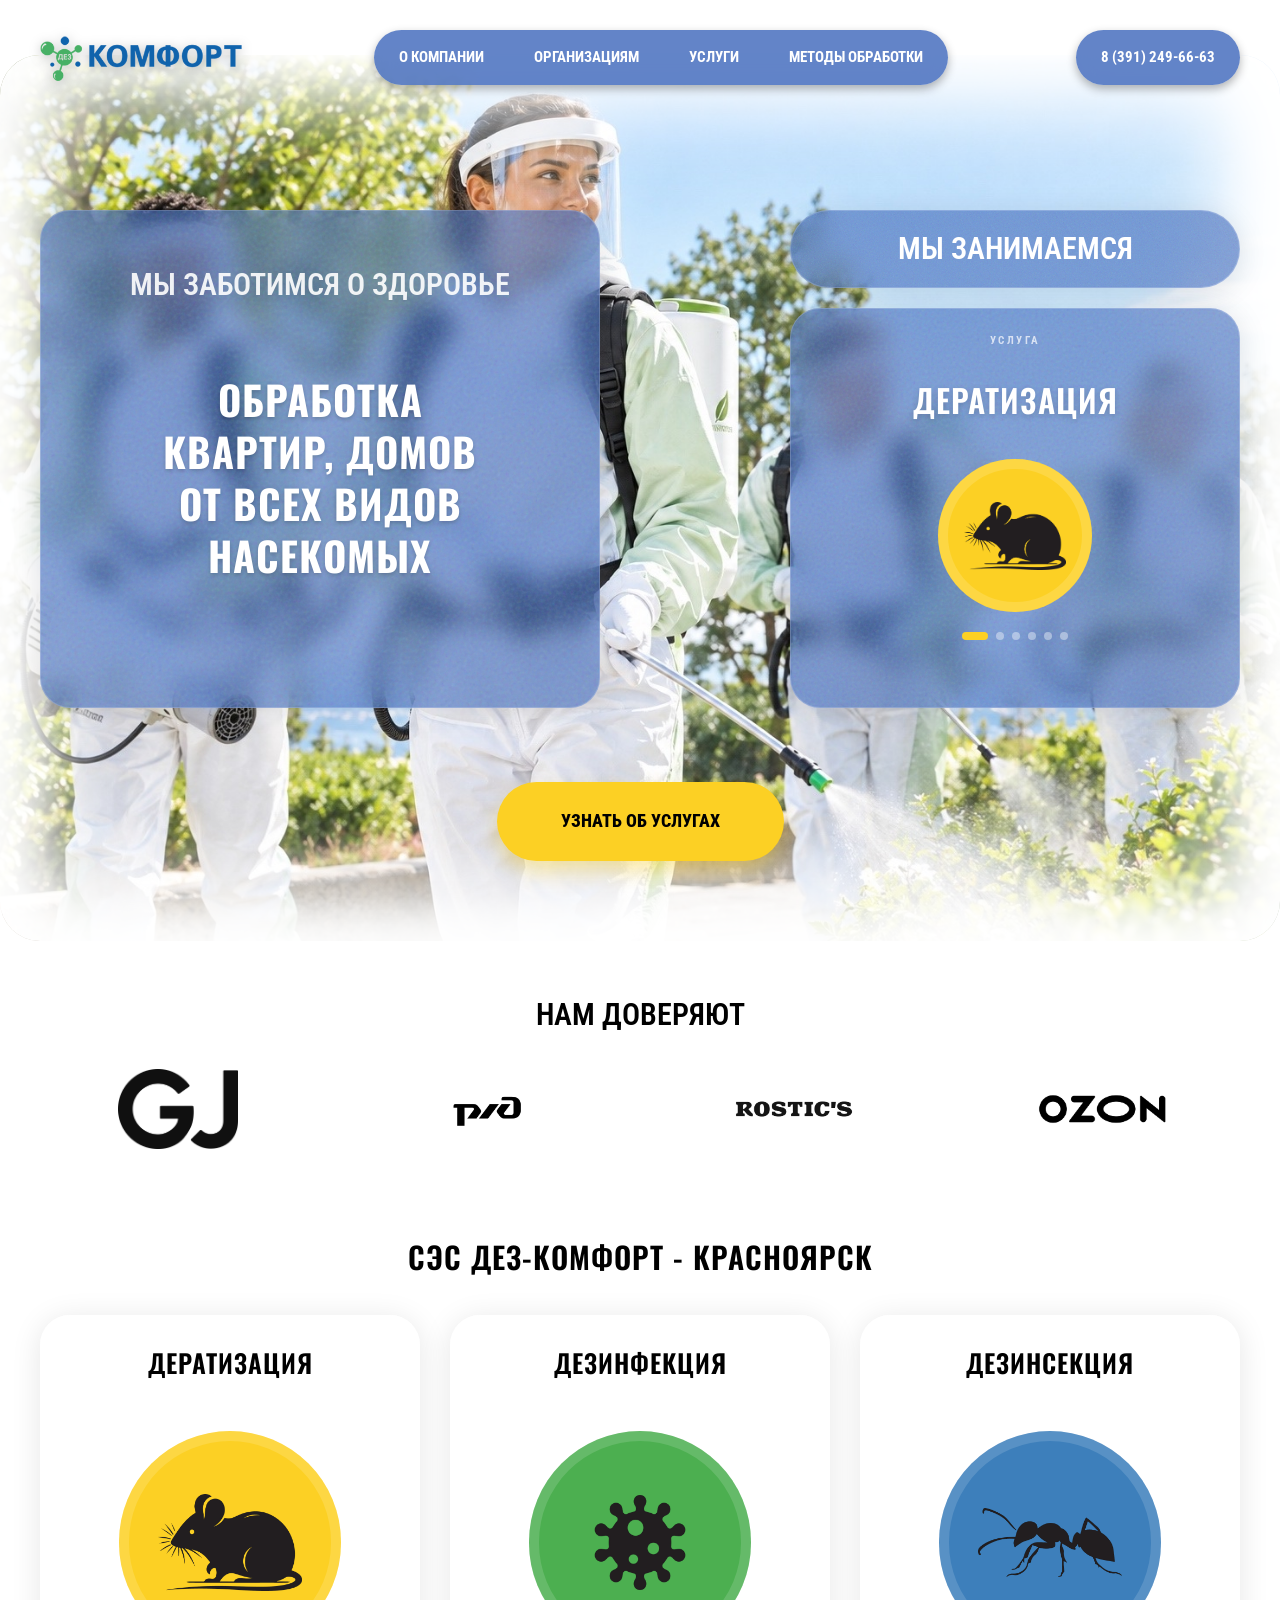
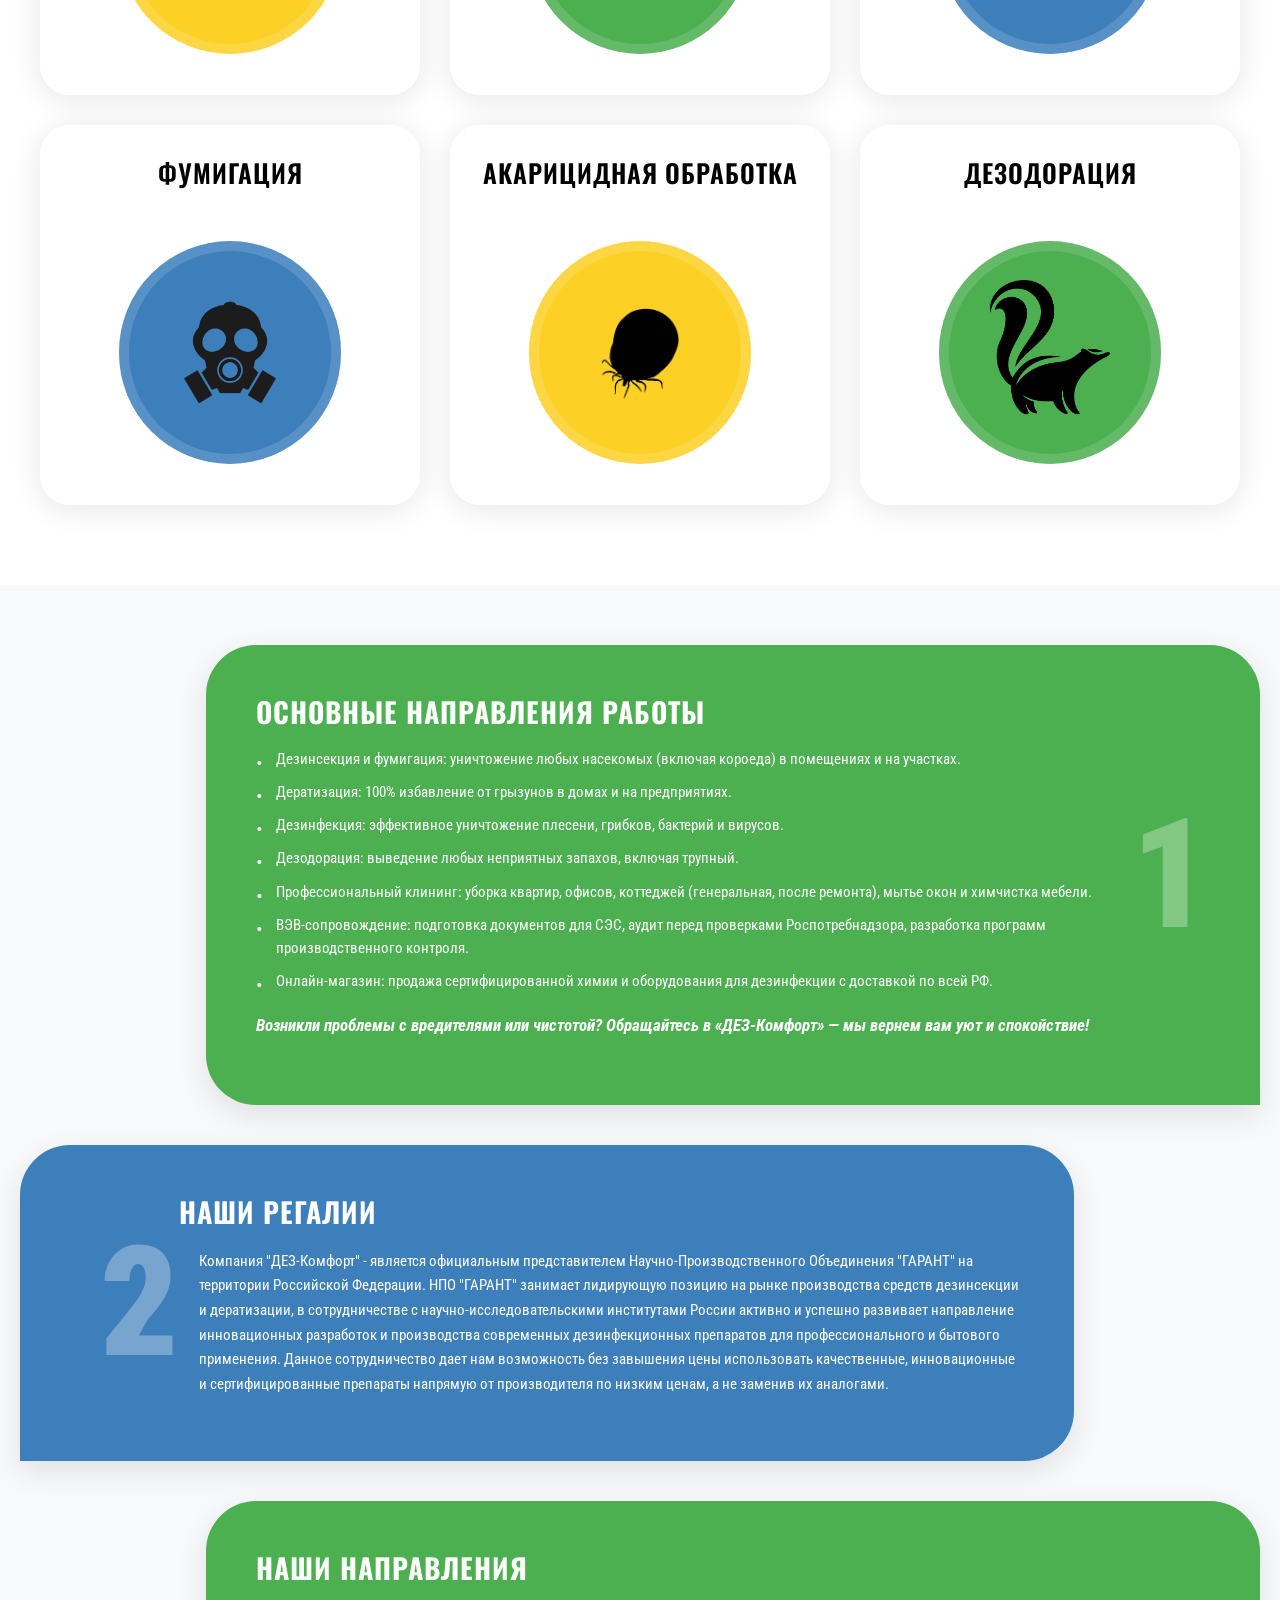
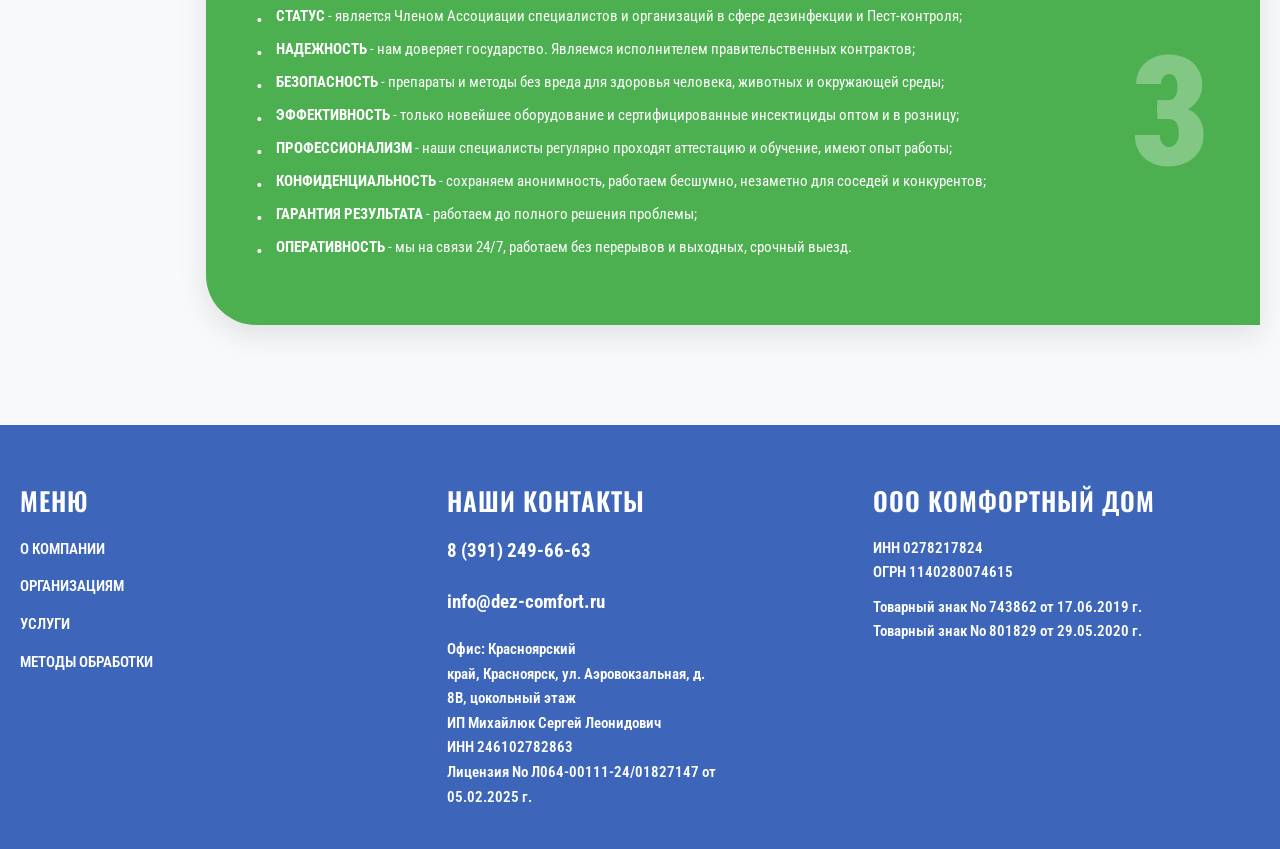
==== commit 2fe6471b: "пиздец переделал боже мой" ====
--- a/index.html
+++ b/index.html
@@ -18,7 +18,7 @@
             <div class="header_inner">
 
                 <a class="logo" href="index.html" aria-label="ДЕЗ-Комфорт — на главную">
-                    <img src="access/Картинки сайт/logo-dez-comfort.png" alt="ДЕЗ-Комфорт">
+                    <img src="assets/images/logo-dez-comfort.png" alt="ДЕЗ-Комфорт">
                 </a>
 
                 <nav class="nav_1" aria-label="Основное меню">
@@ -63,7 +63,7 @@
                                         <div class="service-slide">
                                             <h2 class="service-card-name">Дератизация</h2>
                                             <div class="icon-circle" style="--service-accent: #fcd024;">
-                                                <img src="access/Картинки сайт/minimal-rat-silhouette-black-color-white-background-vector.png" alt="Дератизация">
+                                                <img src="assets/images/minimal-rat-silhouette-black-color-white-background-vector.png" alt="Дератизация">
                                             </div>
                                         </div>
                                     </div>
@@ -72,7 +72,7 @@
                                         <div class="service-slide">
                                             <h2 class="service-card-name">Дезинфекция</h2>
                                             <div class="icon-circle" style="--service-accent: #4caf50;">
-                                                <img src="access/Картинки сайт/virus-icon-vector.png" alt="Дезинфекция">
+                                                <img src="assets/images/virus-icon-vector.png" alt="Дезинфекция">
                                             </div>
                                         </div>
                                     </div>
@@ -81,7 +81,7 @@
                                         <div class="service-slide">
                                             <h2 class="service-card-name">Дезинсекция</h2>
                                             <div class="icon-circle" style="--service-accent: #3d7fbb;">
-                                                <img src="access/Картинки сайт/ant-silhouette-illustration-black-color-vector.png" alt="Дезинсекция">
+                                                <img src="assets/images/ant-silhouette-illustration-black-color-vector.png" alt="Дезинсекция">
                                             </div>
                                         </div>
                                     </div>
@@ -90,7 +90,7 @@
                                         <div class="service-slide">
                                             <h2 class="service-card-name">Фумигация</h2>
                                             <div class="icon-circle" style="--service-accent: #3d7fbb;">
-                                                <img src="access/Картинки сайт/respirator-gas-mask-isolated-illustration-vector.png" alt="Фумигация">
+                                                <img src="assets/images/respirator-gas-mask-isolated-illustration-vector.png" alt="Фумигация">
                                             </div>
                                         </div>
                                     </div>
@@ -99,7 +99,7 @@
                                         <div class="service-slide">
                                             <h2 class="service-card-name">Акарицидная обработка</h2>
                                             <div class="icon-circle" style="--service-accent: #fcd024;">
-                                                <img src="access/Картинки сайт/istockphoto-938624630-612x612.png" alt="Акарицидная обработка">
+                                                <img src="assets/images/istockphoto-938624630-612x612.png" alt="Акарицидная обработка">
                                             </div>
                                         </div>
                                     </div>
@@ -108,7 +108,7 @@
                                         <div class="service-slide">
                                             <h2 class="service-card-name">Дезодорация</h2>
                                             <div class="icon-circle" style="--service-accent: #4caf50;">
-                                                <img src="access/Картинки сайт/a14d582a399320b52ed1de85859ef7e6.png" alt="Дезодорация">
+                                                <img src="assets/images/a14d582a399320b52ed1de85859ef7e6.png" alt="Дезодорация">
                                             </div>
                                         </div>
                                     </div>
@@ -138,10 +138,10 @@
         <div class="subtitle_company">Нам доверяют</div>
         <div class="companys">
             <div class="company">
-                <img src="access/Картинки сайт/67ac5d282b1f3022025548.png" class="company-logo_1" alt="">
-                <img src="access/Картинки сайт/1672185.png" class="company-logo" alt="">
-                <img src="access/Картинки сайт/cc37b88a-ecea-4c6c-8a9f-3742ba1a50e7.png" class="company-logo" alt="">
-                <img src="access/Картинки сайт/Ozon_logo_RGB.png" class="company-logo" alt="">
+                <img src="assets/images/67ac5d282b1f3022025548.png" class="company-logo_1" alt="">
+                <img src="assets/images/1672185.png" class="company-logo" alt="">
+                <img src="assets/images/cc37b88a-ecea-4c6c-8a9f-3742ba1a50e7.png" class="company-logo" alt="">
+                <img src="assets/images/Ozon_logo_RGB.png" class="company-logo" alt="">
             </div>
         </div>
     </div>
@@ -154,42 +154,42 @@
                 <div class="service-item">
                     <h3 class="service-name">ДЕРАТИЗАЦИЯ</h3>
                     <div class="service-icon icon-yellow">
-                        <img src="access/Картинки сайт/minimal-rat-silhouette-black-color-white-background-vector.png" alt="Дератизация">
+                        <img src="assets/images/minimal-rat-silhouette-black-color-white-background-vector.png" alt="Дератизация">
                     </div>
                 </div>
 
                 <div class="service-item">
                     <h3 class="service-name">ДЕЗИНФЕКЦИЯ</h3>
                     <div class="service-icon icon-green">
-                        <img src="access/Картинки сайт/virus-icon-vector.png" alt="Дезинфекция">
+                        <img src="assets/images/virus-icon-vector.png" alt="Дезинфекция">
                     </div>
                 </div>
 
                 <div class="service-item">
                     <h3 class="service-name">ДЕЗИНСЕКЦИЯ</h3>
                     <div class="service-icon icon-blue">
-                        <img src="access/Картинки сайт/ant-silhouette-illustration-black-color-vector.png" alt="Дезинсекция">
+                        <img src="assets/images/ant-silhouette-illustration-black-color-vector.png" alt="Дезинсекция">
                     </div>
                 </div>
 
                 <div class="service-item">
                     <h3 class="service-name">ФУМИГАЦИЯ</h3>
                     <div class="service-icon icon-blue">
-                        <img src="access/Картинки сайт/respirator-gas-mask-isolated-illustration-vector.png" alt="Фумигация">
+                        <img src="assets/images/respirator-gas-mask-isolated-illustration-vector.png" alt="Фумигация">
                     </div>
                 </div>
 
                 <div class="service-item">
                     <h3 class="service-name">АКАРИЦИДНАЯ ОБРАБОТКА</h3>
                     <div class="service-icon icon-yellow">
-                        <img src="access/Картинки сайт/istockphoto-938624630-612x612.png" alt="Акарицидная обработка">
+                        <img src="assets/images/istockphoto-938624630-612x612.png" alt="Акарицидная обработка">
                     </div>
                 </div>
 
                 <div class="service-item">
                     <h3 class="service-name">ДЕЗОДОРАЦИЯ</h3>
                     <div class="service-icon icon-green">
-                        <img src="access/Картинки сайт/a14d582a399320b52ed1de85859ef7e6.png" alt="Дезодорация">
+                        <img src="assets/images/a14d582a399320b52ed1de85859ef7e6.png" alt="Дезодорация">
                     </div>
                 </div>
             </div>
--- a/styleSait.css
+++ b/styleSait.css
@@ -1,4 +1,4 @@
-﻿
+
 * {
     margin: 0;
     padding: 0;
@@ -154,7 +154,7 @@
         linear-gradient(to top, rgba(255, 255, 255, 0.5) 0%, rgba(255, 255, 255, 0) 5%),
         linear-gradient(to right, rgba(255, 255, 255, 0.5) 0%, rgba(255, 255, 255, 0) 5%),
         linear-gradient(to left, rgba(255, 255, 255, 0.5) 0%, rgba(255, 255, 255, 0) 5%),
-        url('access/hero-bg.jpg'); 
+        url('assets/images/hero-bg.jpg'); 
     background-size: cover;
     background-position: center 15%; 
     background-repeat: no-repeat;
@@ -984,7 +984,7 @@
         linear-gradient(to top, rgba(255, 255, 255, 0.5) 0%, rgba(255, 255, 255, 0) 5%),
         linear-gradient(to right, rgba(255, 255, 255, 0.5) 0%, rgba(255, 255, 255, 0) 5%),
         linear-gradient(to left, rgba(255, 255, 255, 0.5) 0%, rgba(255, 255, 255, 0) 5%),
-        url('access/about-bg.jpg');
+        url('assets/images/about-bg.jpg');
     background-size: cover;
     background-position: center 30%;
     background-repeat: no-repeat;
